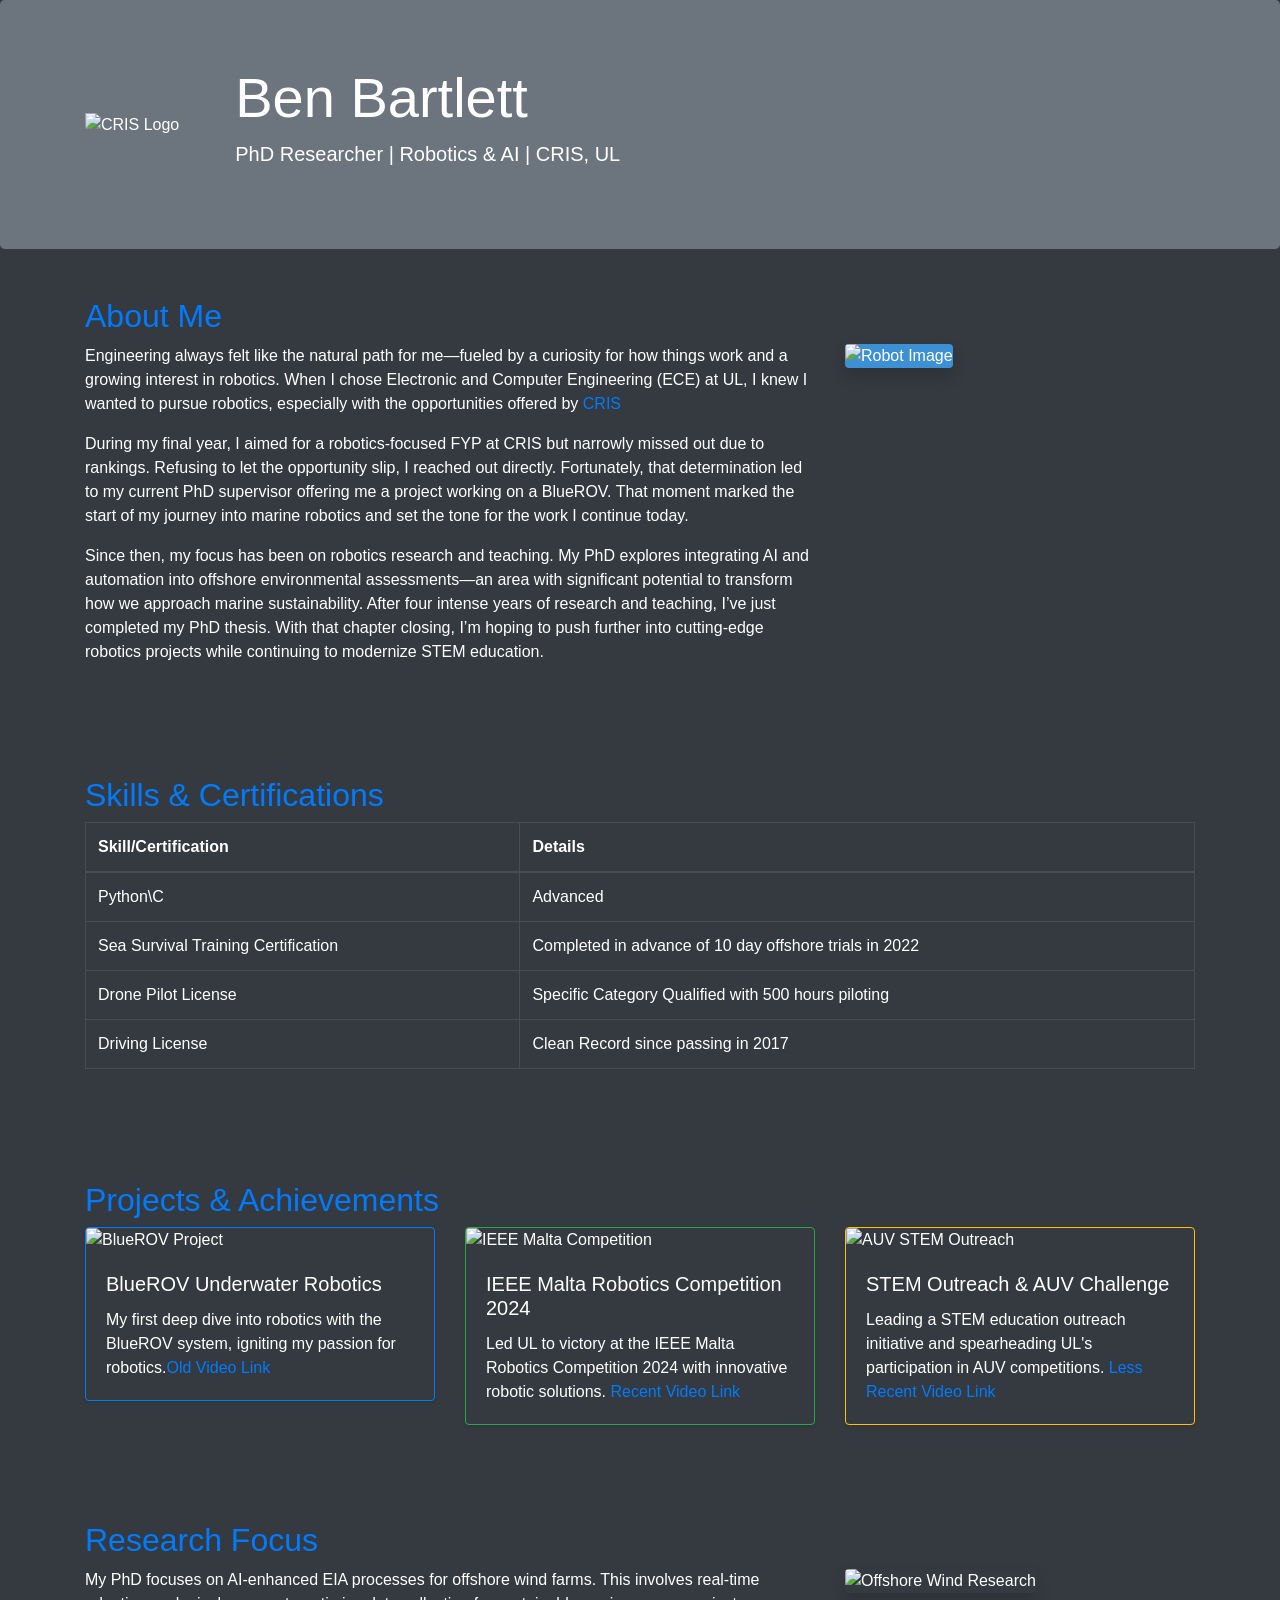
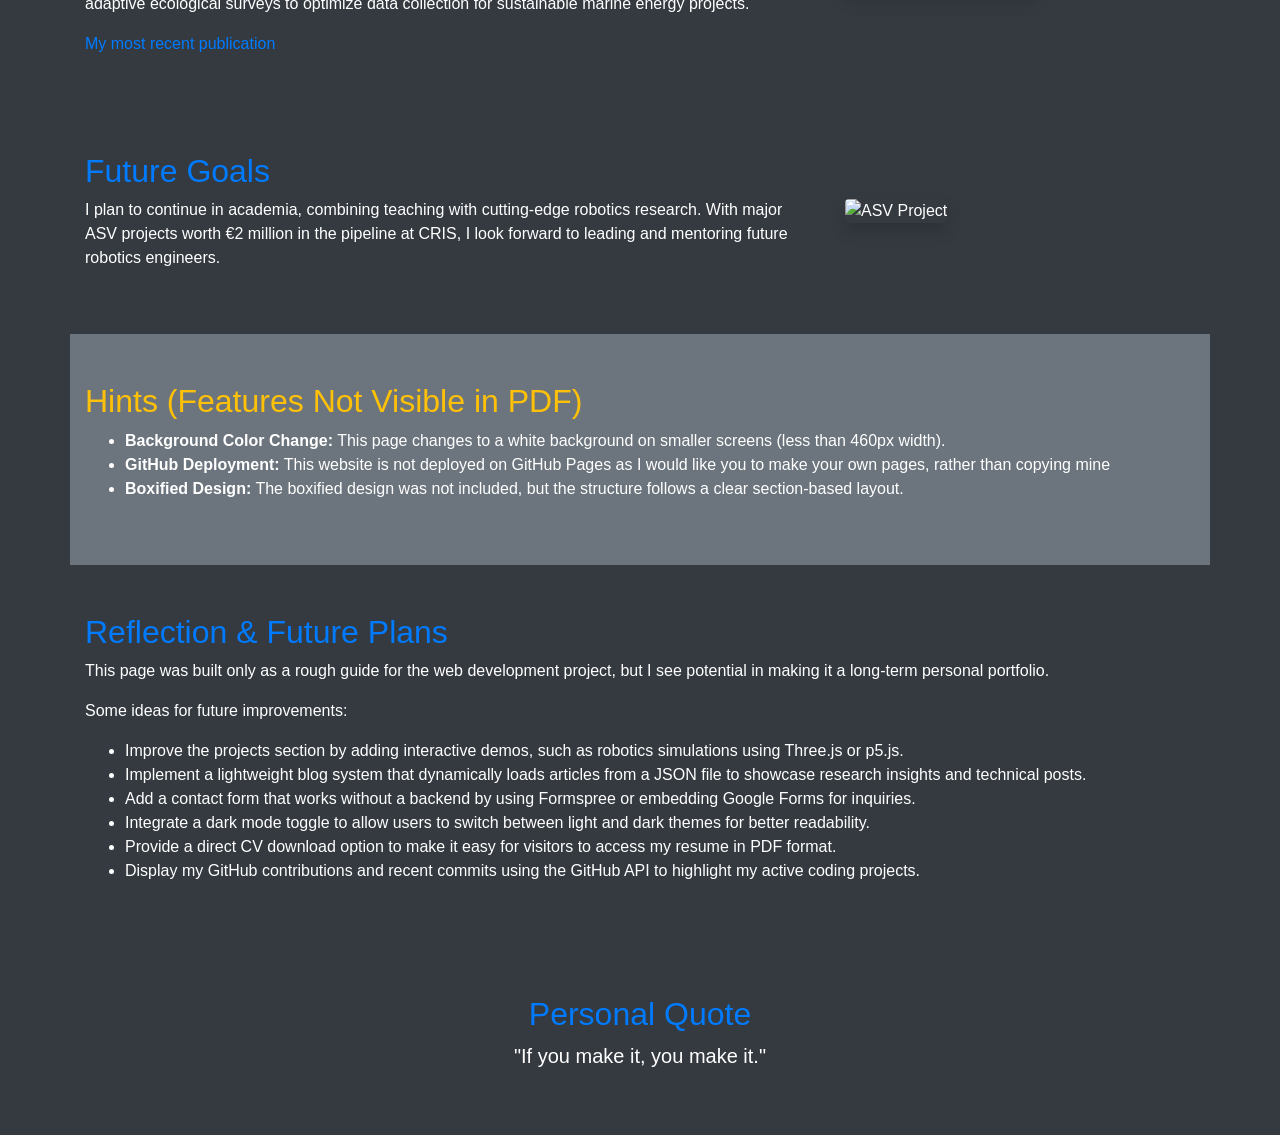
==== index.html @ 185eae60 "Add files via upload" ====
<!DOCTYPE html>
<html lang="en">
<head>
    <meta charset="UTF-8">
    <meta name="viewport" content="width=device-width, initial-scale=1.0">
    <title>Ben Bartlett - Portfolio</title>
    <!-- Bootstrap CSS -->
    <link href="https://stackpath.bootstrapcdn.com/bootstrap/4.5.2/css/bootstrap.min.css" rel="stylesheet">
    <link rel="stylesheet" href="css/print.css" media="print">
    <link rel="stylesheet" href="css/styles.css">
</head>
<body class="bg-dark text-white">

    <!-- Header with CRIS Logo to the left -->
    <header class="jumbotron bg-secondary mb-0">
        <div class="container d-flex align-items-center">
            <img src="images/cris.png" class="img-fluid mr-3" alt="CRIS Logo" style="max-height: 80px;">
            <div style="padding-left: 40px;">
                <h1 class="display-4">Ben Bartlett</h1>
                <p class="lead">PhD Researcher | Robotics & AI | CRIS, UL</p>
            </div>
        </div>
    </header>

    <!-- About Me Section with Train Image -->
    <section id="about" class="container py-5">
        <h2 class="text-primary">About Me</h2>
        <div class="row">
            <div class="col-md-8">
                <p>Engineering always felt like the natural path for me—fueled by a curiosity for how things work and a growing interest in robotics. When I chose Electronic and Computer Engineering (ECE) at UL, I knew I wanted to pursue robotics, especially with the opportunities offered by <a href="https://cris.ie/">CRIS</a></p>
				
                <p>During my final year, I aimed for a robotics-focused FYP at CRIS but narrowly missed out due to rankings. Refusing to let the opportunity slip, I reached out directly. Fortunately, that determination led to my current PhD supervisor offering me a project working on a BlueROV. That moment marked the start of my journey into marine robotics and set the tone for the work I continue today.</p>
				
                <p>Since then, my focus has been on robotics research and teaching. My PhD explores integrating AI and automation into offshore environmental assessments—an area with significant potential to transform how we approach marine sustainability. After four intense years of research and teaching, I’ve just completed my PhD thesis. With that chapter closing, I’m hoping to push further into cutting-edge robotics projects while continuing to modernize STEM education.</p>    
            </div>
            <div class="col-md-4">
                <img src="images/robot.png" class="img-fluid rounded shadow" alt="Robot Image" style="background-color: rgb(61, 144, 211);">
            </div>
        </div>
    </section>

    <!-- Skills & Certifications Section -->
    <section id="skills" class="container py-5">
        <h2 class="text-primary">Skills & Certifications</h2>
        <table class="table table-dark table-bordered">
            <thead>
                <tr><th>Skill/Certification</th><th>Details</th></tr>
            </thead>
            <tbody>
                <tr><td>Python\C</td><td>Advanced</td></tr>
                <tr><td>Sea Survival Training Certification</td><td>Completed in advance of 10 day offshore trials in 2022</td></tr>
                <tr><td>Drone Pilot License</td><td>Specific Category Qualified with 500 hours piloting</td></tr>
                <tr><td>Driving License</td><td>Clean Record since passing in 2017</td></tr>
            </tbody>
        </table>
    </section>

    <!-- Projects & Achievements Section (3 images side by side with resizing) -->
    <section id="projects" class="container py-5">
        <h2 class="text-primary">Projects & Achievements</h2>
        <div class="row">
            <div class="col-md-4">
                <div class="card bg-dark text-white border-primary shadow-sm">
                    <img src="images/bluerov.png" class="card-img-top img-fluid project-img" alt="BlueROV Project">
                    <div class="card-body">
                        <h5 class="card-title">BlueROV Underwater Robotics</h5>
                        <p class="card-text">My first deep dive into robotics with the BlueROV system, igniting my passion for robotics.<a href="https://www.youtube.com/watch?v=C652_iQSUh0">Old Video Link</a></p>
                    </div>
                </div>
            </div>
            <div class="col-md-4">
                <div class="card bg-dark text-white border-success shadow-sm">
                    <img src="images/malta.png" class="card-img-top img-fluid project-img" alt="IEEE Malta Competition">
                    <div class="card-body">
                        <h5 class="card-title">IEEE Malta Robotics Competition 2024</h5>
                        <p class="card-text">Led UL to victory at the IEEE Malta Robotics Competition 2024 with innovative robotic solutions. <a href="https://www.facebook.com/IEEER8RC/videos/3774297366165577/">Recent Video Link</a></p>
                    </div>
                </div>
            </div>
            <div class="col-md-4">
                <div class="card bg-dark text-white border-warning shadow-sm">
                    <img src="images/auv.png" class="card-img-top img-fluid project-img" alt="AUV STEM Outreach">
                    <div class="card-body">
                        <h5 class="card-title">STEM Outreach & AUV Challenge</h5>
                        <p class="card-text">Leading a STEM education outreach initiative and spearheading UL's participation in AUV competitions. <a href="https://www.facebook.com/NATOSTOCMRE/videos/699351552250095 ">Less Recent Video Link</a></p>
                    </div>
                </div>
            </div>
        </div>
    </section>

    <!-- Research Focus Section with Wind Image -->
    <section id="research" class="container py-5">
        <h2 class="text-primary">Research Focus</h2>
        <div class="row">
            <div class="col-md-8">
                <p>My PhD focuses on AI-enhanced EIA processes for offshore wind farms. This involves real-time adaptive ecological surveys to optimize data collection for sustainable marine energy projects.</p>
				<a href="https://www.mdpi.com/2072-4292/17/5/879">My most recent publication</a>
            </div>
            <div class="col-md-4">
                <img src="images/wind.png" class="img-fluid rounded shadow" alt="Offshore Wind Research">
            </div>
        </div>
    </section>

    <!-- Future Goals Section with ASV Image -->
    <section id="goals" class="container py-5">
        <h2 class="text-primary">Future Goals</h2>
        <div class="row">
            <div class="col-md-8">
                <p>I plan to continue in academia, combining teaching with cutting-edge robotics research. With major ASV projects worth €2 million in the pipeline at CRIS, I look forward to leading and mentoring future robotics engineers.</p>
            </div>
            <div class="col-md-4">
                <img src="images/asv.png" class="img-fluid rounded shadow" alt="ASV Project">
            </div>
        </div>
    </section>

    <!-- Hints Section -->
    <section id="hints" class="container py-5 bg-secondary">
        <h2 class="text-warning">Hints (Features Not Visible in PDF)</h2>
        <ul>
            <li><strong>Background Color Change:</strong> This page changes to a white background on smaller screens (less than 460px width).</li>
            <li><strong>GitHub Deployment:</strong> This website is not deployed on GitHub Pages as I would like you to make your own pages, rather than copying mine</li>
            <li><strong>Boxified Design:</strong> The boxified design was not included, but the structure follows a clear section-based layout.</li>
        </ul>
    </section>

    <!-- Reflection & Future Plans Section -->
    <section id="reflection" class="container py-5">
        <h2 class="text-primary">Reflection & Future Plans</h2>
        <p>This page was built only as a rough guide for the web development project, but I see potential in making it a long-term personal portfolio.</p>
        <p>Some ideas for future improvements:</p>
        <ul>
            <li>Improve the projects section by adding interactive demos, such as robotics simulations using Three.js or p5.js.</li>
            <li>Implement a lightweight blog system that dynamically loads articles from a JSON file to showcase research insights and technical posts.</li>
            <li>Add a contact form that works without a backend by using Formspree or embedding Google Forms for inquiries.</li>
            <li>Integrate a dark mode toggle to allow users to switch between light and dark themes for better readability.</li>
            <li>Provide a direct CV download option to make it easy for visitors to access my resume in PDF format.</li>
            <li>Display my GitHub contributions and recent commits using the GitHub API to highlight my active coding projects.</li>
        </ul>
        
    </section>


    <!-- Personal Quote Section -->
    <section id="quote" class="container py-5 text-center">
        <h2 class="text-primary">Personal Quote</h2>
        <blockquote class="blockquote">
            <p class="mb-0">"If you make it, you make it."</p>
        </blockquote>
    </section>

    <!-- Bootstrap JS -->
    <script src="https://code.jquery.com/jquery-3.5.1.slim.min.js"></script>
    <script src="https://cdn.jsdelivr.net/npm/@popperjs/core@2.4.4/dist/umd/popper.min.js"></script>
    <script src="https://stackpath.bootstrapcdn.com/bootstrap/4.5.2/js/bootstrap.min.js"></script>
</body>
</html>
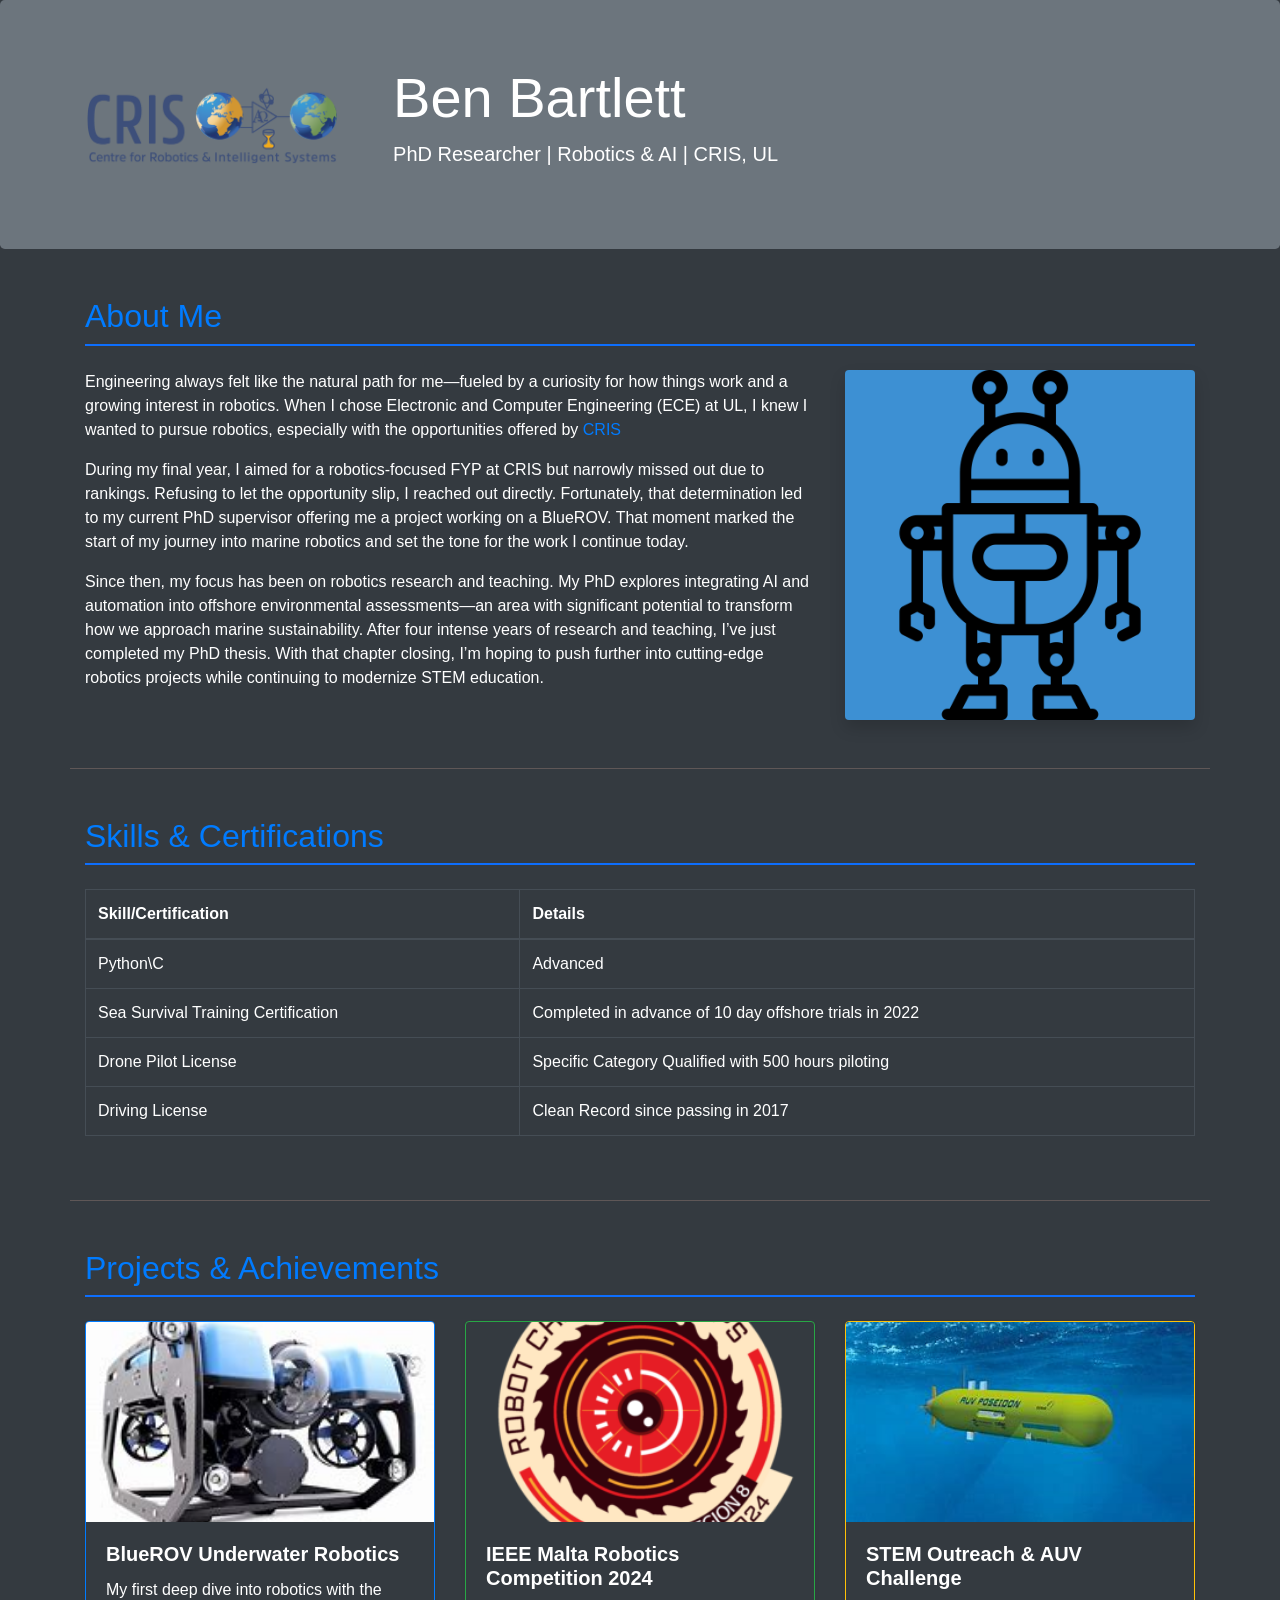
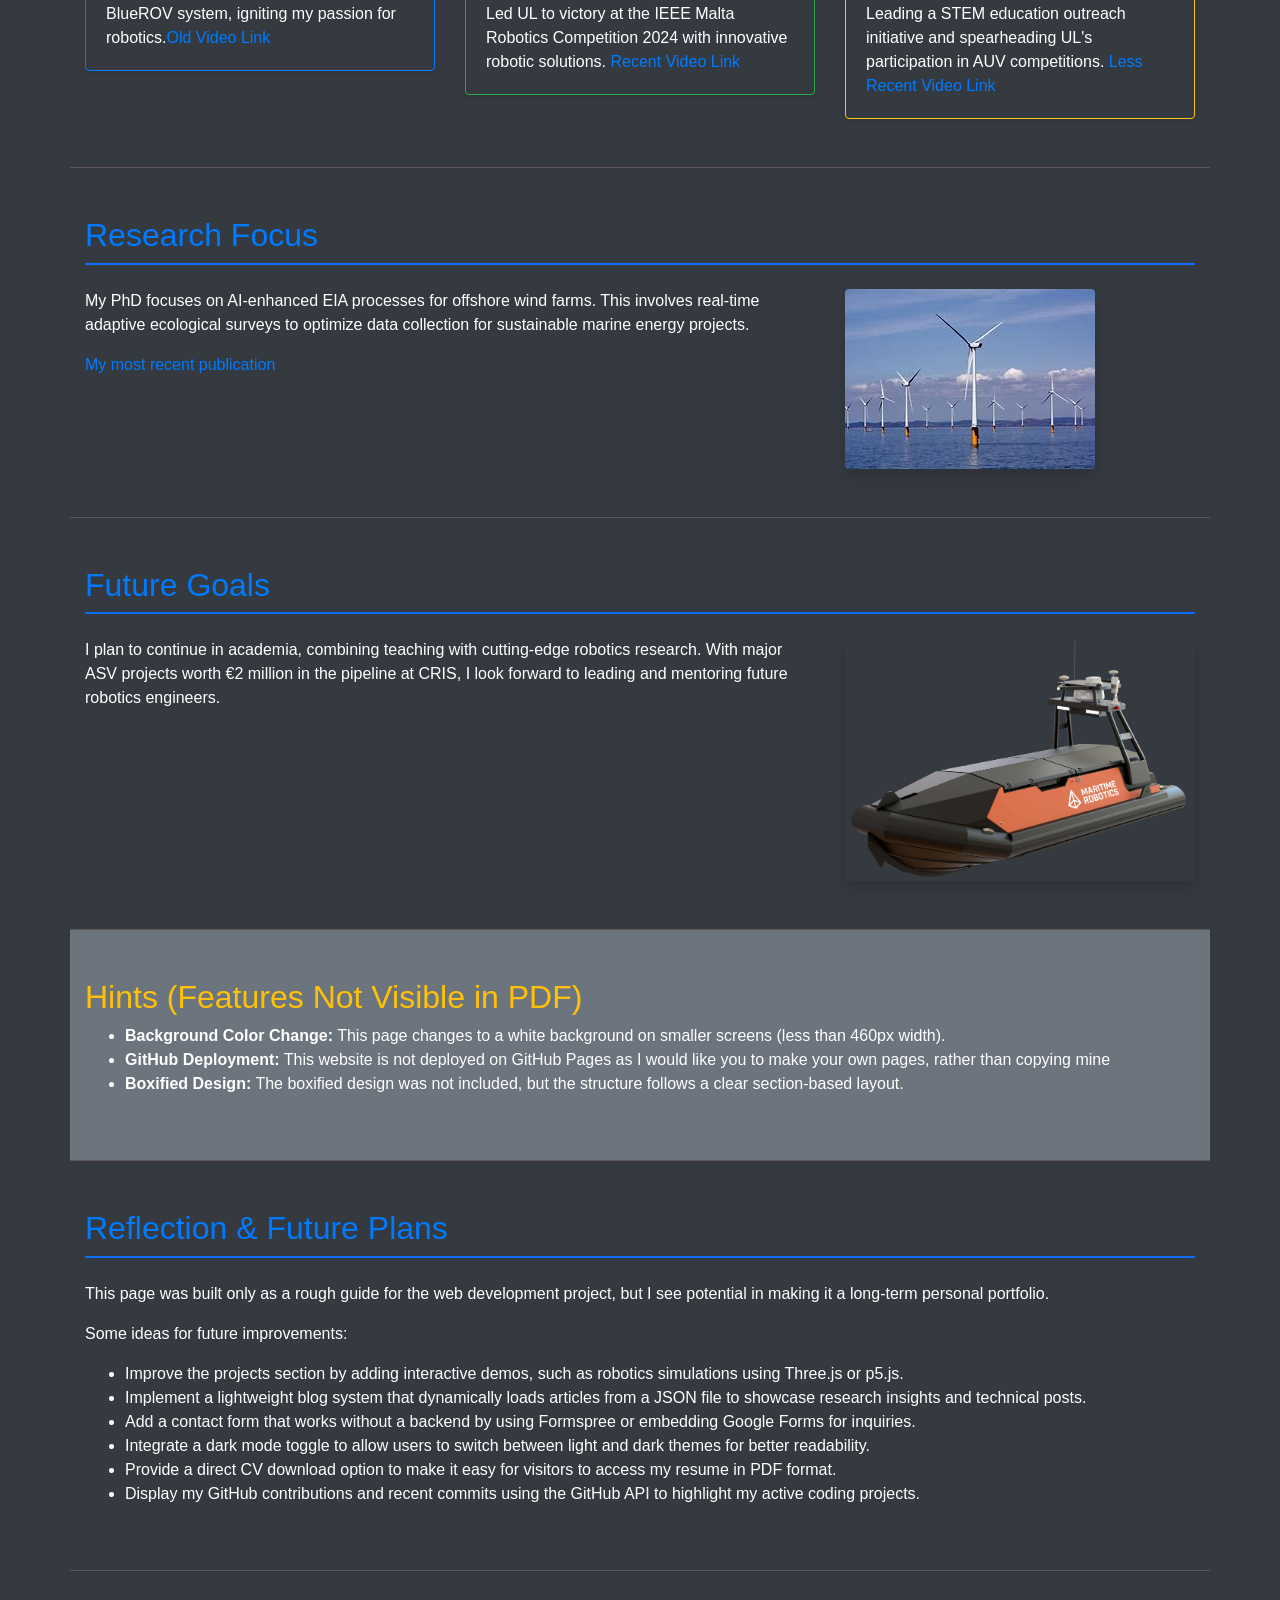
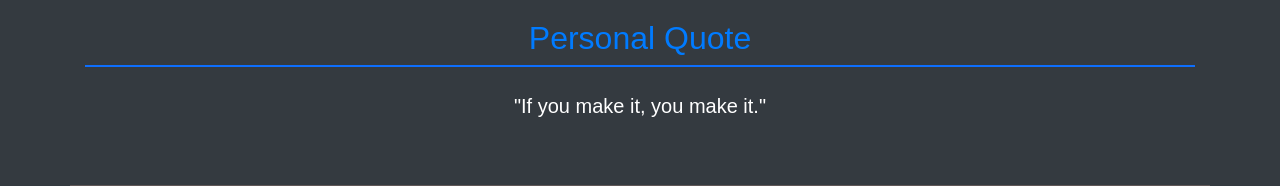
==== commit 66ced08d: "Update index.html Folder name discrepancy" ====
--- a/index.html
+++ b/index.html
@@ -6,15 +6,15 @@
     <title>Ben Bartlett - Portfolio</title>
     <!-- Bootstrap CSS -->
     <link href="https://stackpath.bootstrapcdn.com/bootstrap/4.5.2/css/bootstrap.min.css" rel="stylesheet">
-    <link rel="stylesheet" href="css/print.css" media="print">
-    <link rel="stylesheet" href="css/styles.css">
+    <link rel="stylesheet" href="CSS/print.css" media="print">
+    <link rel="stylesheet" href="CSS/styles.css">
 </head>
 <body class="bg-dark text-white">
 
     <!-- Header with CRIS Logo to the left -->
     <header class="jumbotron bg-secondary mb-0">
         <div class="container d-flex align-items-center">
-            <img src="images/cris.png" class="img-fluid mr-3" alt="CRIS Logo" style="max-height: 80px;">
+            <img src="Images/cris.png" class="img-fluid mr-3" alt="CRIS Logo" style="max-height: 80px;">
             <div style="padding-left: 40px;">
                 <h1 class="display-4">Ben Bartlett</h1>
                 <p class="lead">PhD Researcher | Robotics & AI | CRIS, UL</p>
@@ -34,7 +34,7 @@
                 <p>Since then, my focus has been on robotics research and teaching. My PhD explores integrating AI and automation into offshore environmental assessments—an area with significant potential to transform how we approach marine sustainability. After four intense years of research and teaching, I’ve just completed my PhD thesis. With that chapter closing, I’m hoping to push further into cutting-edge robotics projects while continuing to modernize STEM education.</p>    
             </div>
             <div class="col-md-4">
-                <img src="images/robot.png" class="img-fluid rounded shadow" alt="Robot Image" style="background-color: rgb(61, 144, 211);">
+                <img src="Images/robot.png" class="img-fluid rounded shadow" alt="Robot Image" style="background-color: rgb(61, 144, 211);">
             </div>
         </div>
     </section>
@@ -61,7 +61,7 @@
         <div class="row">
             <div class="col-md-4">
                 <div class="card bg-dark text-white border-primary shadow-sm">
-                    <img src="images/bluerov.png" class="card-img-top img-fluid project-img" alt="BlueROV Project">
+                    <img src="Images/bluerov.png" class="card-img-top img-fluid project-img" alt="BlueROV Project">
                     <div class="card-body">
                         <h5 class="card-title">BlueROV Underwater Robotics</h5>
                         <p class="card-text">My first deep dive into robotics with the BlueROV system, igniting my passion for robotics.<a href="https://www.youtube.com/watch?v=C652_iQSUh0">Old Video Link</a></p>
@@ -70,7 +70,7 @@
             </div>
             <div class="col-md-4">
                 <div class="card bg-dark text-white border-success shadow-sm">
-                    <img src="images/malta.png" class="card-img-top img-fluid project-img" alt="IEEE Malta Competition">
+                    <img src="Images/malta.png" class="card-img-top img-fluid project-img" alt="IEEE Malta Competition">
                     <div class="card-body">
                         <h5 class="card-title">IEEE Malta Robotics Competition 2024</h5>
                         <p class="card-text">Led UL to victory at the IEEE Malta Robotics Competition 2024 with innovative robotic solutions. <a href="https://www.facebook.com/IEEER8RC/videos/3774297366165577/">Recent Video Link</a></p>
@@ -79,7 +79,7 @@
             </div>
             <div class="col-md-4">
                 <div class="card bg-dark text-white border-warning shadow-sm">
-                    <img src="images/auv.png" class="card-img-top img-fluid project-img" alt="AUV STEM Outreach">
+                    <img src="Images/auv.png" class="card-img-top img-fluid project-img" alt="AUV STEM Outreach">
                     <div class="card-body">
                         <h5 class="card-title">STEM Outreach & AUV Challenge</h5>
                         <p class="card-text">Leading a STEM education outreach initiative and spearheading UL's participation in AUV competitions. <a href="https://www.facebook.com/NATOSTOCMRE/videos/699351552250095 ">Less Recent Video Link</a></p>
@@ -98,7 +98,7 @@
 				<a href="https://www.mdpi.com/2072-4292/17/5/879">My most recent publication</a>
             </div>
             <div class="col-md-4">
-                <img src="images/wind.png" class="img-fluid rounded shadow" alt="Offshore Wind Research">
+                <img src="Images/wind.png" class="img-fluid rounded shadow" alt="Offshore Wind Research">
             </div>
         </div>
     </section>
@@ -111,7 +111,7 @@
                 <p>I plan to continue in academia, combining teaching with cutting-edge robotics research. With major ASV projects worth €2 million in the pipeline at CRIS, I look forward to leading and mentoring future robotics engineers.</p>
             </div>
             <div class="col-md-4">
-                <img src="images/asv.png" class="img-fluid rounded shadow" alt="ASV Project">
+                <img src="Images/asv.png" class="img-fluid rounded shadow" alt="ASV Project">
             </div>
         </div>
     </section>
--- a/CSS/print.css
+++ b/CSS/print.css
@@ -0,0 +1,39 @@
+@media print {
+    body {
+        background: white !important;
+        color: black !important;
+        font-size: 12pt; /* Adjust for readability */
+    }
+
+    header.jumbotron {
+        background: white !important;
+        color: black !important;
+        border-bottom: 2px solid black; /* Keeps header visible */
+    }
+
+    img {
+        max-width: 100% !important;
+        height: auto !important;
+    }
+
+    .container {
+        width: 100% !important;
+    }
+
+    .card {
+        border: 1px solid black !important; /* Ensures cards look correct */
+        background: white !important;
+        color: black !important;
+        box-shadow: none !important;
+    }
+
+    a {
+        color: black !important;
+        text-decoration: underline;
+    }
+
+    /* Page Breaks */
+    .page-break {
+        page-break-before: always;
+    }
+}
--- a/CSS/styles.css
+++ b/CSS/styles.css
@@ -0,0 +1,59 @@
+/* General Styles */
+body {
+    font-family: 'Arial', sans-serif;
+}
+
+h2.text-primary {
+    border-bottom: 2px solid #0d6efd;
+    padding-bottom: 0.5rem;
+    margin-bottom: 1.5rem;
+}
+
+.navbar-brand {
+    font-weight: bold;
+    letter-spacing: 1px;
+}
+
+.card-title {
+    font-weight: bold;
+}
+
+.card {
+    transition: transform 0.3s;
+}
+
+.card:hover {
+    transform: translateY(-5px);
+}
+
+.project-img {
+    max-height: 200px;
+    object-fit: cover;
+}
+
+section {
+    border-bottom: 1px solid #5f5757;
+    padding-bottom: 3rem;
+}
+
+a.text-info:hover {
+    text-decoration: underline;
+}
+
+/* Media Query - ALL DIVs and images adjust under 460px */
+@media (max-width: 460px) {
+    body, .jumbotron, section, .navbar, .card {
+        background-color: white !important;
+        color: black !important;
+    }
+    .text-primary {
+        color: #000 !important;
+    }
+    img {
+        width: 100% !important;
+        height: auto !important;
+    }
+    .project-img {
+        max-height: 150px;
+    }
+}
